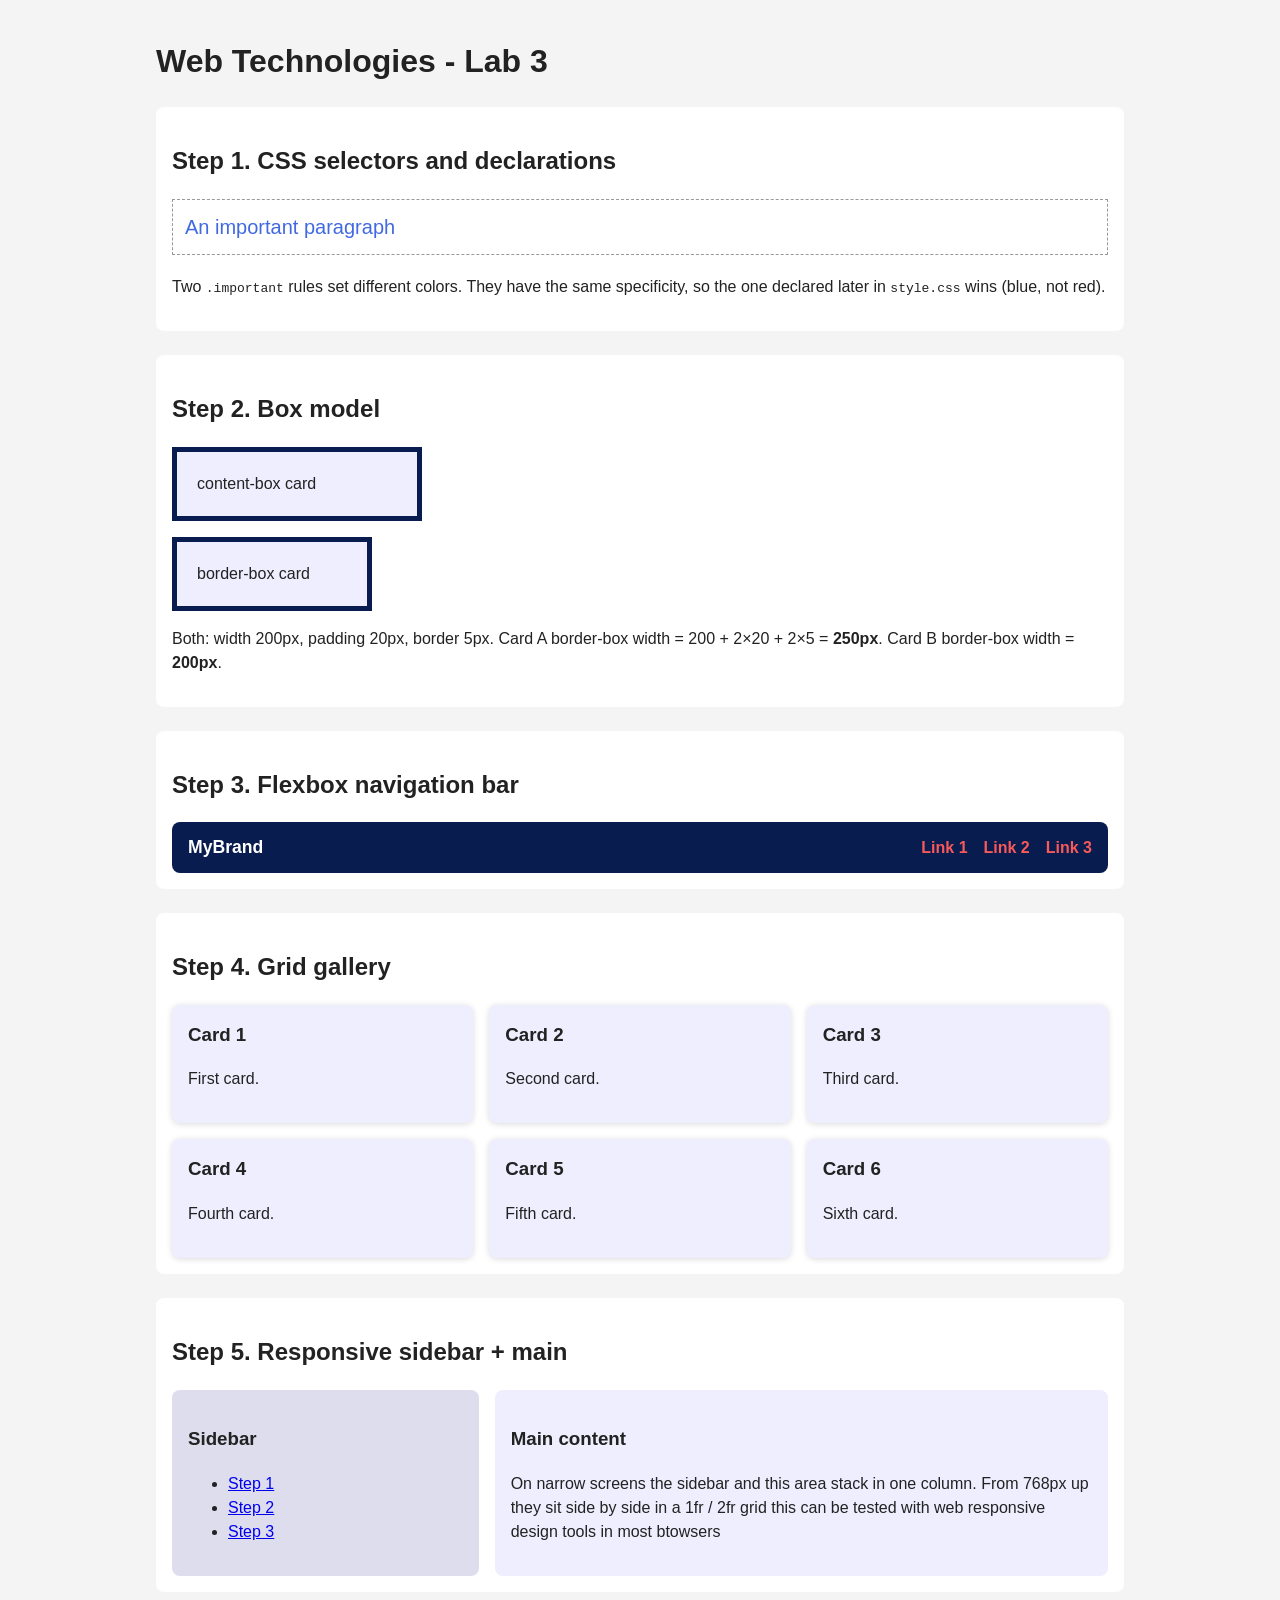
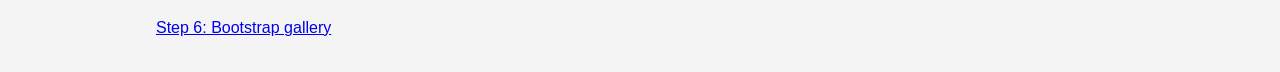
==== project-lab3/project-lab/index.html @ 470fef7e "new changes" ====
<!DOCTYPE html>
<html lang="en">
<head>
    <meta charset="UTF-8">
    <meta name="viewport" content="width=device-width, initial-scale=1.0">
    <title>Lab 3 - CSS</title>
    <link rel="stylesheet" href="css/style.css">
</head>
<body>
    <main>
        <h1>Web Technologies - Lab 3</h1>

        <section id="step1">
            <h2>Step 1. CSS selectors and declarations</h2>
            <p class="important">An important paragraph</p>
            <p>
                Two <code>.important</code> rules set different colors. They have the same
                specificity, so the one declared later in <code>style.css</code> wins
                (blue, not red).
            </p>
        </section>

        <section id="step2">
            <h2>Step 2. Box model</h2>
            <div class="card-a">content-box card</div>
            <div class="card-b">border-box card</div>
            <p>
                Both: width 200px, padding 20px, border 5px.
                Card A border-box width = 200 + 2&times;20 + 2&times;5 = <strong>250px</strong>.
                Card B border-box width = <strong>200px</strong>.
            </p>
        </section>

        <section id="step3">
            <h2>Step 3. Flexbox navigation bar</h2>
            <nav aria-label="Example navigation">
                <span class="brand">MyBrand</span>
                <div class="nav-links">
                    <a href="#step1">Link 1</a>
                    <a href="#step2">Link 2</a>
                    <a href="#step3">Link 3</a>
                </div>
            </nav>
        </section>

        <section id="step4">
            <h2>Step 4. Grid gallery</h2>
            <div class="gallery">
                <article class="card"><h3>Card 1</h3><p>First card.</p></article>
                <article class="card"><h3>Card 2</h3><p>Second card.</p></article>
                <article class="card"><h3>Card 3</h3><p>Third card.</p></article>
                <article class="card"><h3>Card 4</h3><p>Fourth card.</p></article>
                <article class="card"><h3>Card 5</h3><p>Fifth card.</p></article>
                <article class="card"><h3>Card 6</h3><p>Sixth card.</p></article>
            </div>
        </section>

        <section id="step5">
            <h2>Step 5. Responsive sidebar + main</h2>
            <div class="layout">
                <aside class="sidebar">
                    <h3>Sidebar</h3>
                    <ul>
                        <li><a href="#step1">Step 1</a></li>
                        <li><a href="#step2">Step 2</a></li>
                        <li><a href="#step3">Step 3</a></li>
                    </ul>
                </aside>
                <div class="content">
                    <h3>Main content</h3>
                    <p>
                        On narrow screens the sidebar and this area stack in one column.
                        From 768px up they sit side by side in a 1fr / 2fr grid this can be tested with web responsive design tools in most btowsers
                    </p>
                </div>
            </div>
        </section>

        <p><a href="bootstrap-gallery.html">Step 6: Bootstrap gallery</a></p>
    </main>
</body>
</html>
---- project-lab3/project-lab/css/style.css ----
/* ---------- Base (mobile-first) ---------- */
*,
*::before,
*::after {
    box-sizing: border-box;
}

body {
    margin: 0;
    font-family: Arial, sans-serif;
    line-height: 1.5;
    color: #222;
    background: #f4f4f4;
}

main {
    max-width: 1000px;
    margin: 0 auto;
    padding: 1rem;
}

section {
    background: white;
    margin-bottom: 1.5rem;
    padding: 1rem;
    border-radius: 8px;
}

a:focus-visible,
button:focus-visible {
    outline: 3px solid #f95959;
    outline-offset: 2px;
}

.important {
    color: red;
    font-size: 1.25rem;
    padding: 0.75rem;
    border: 1px dashed #999;
}

.important {
    color: royalblue;
}

.card-a,
.card-b {
    width: 200px;
    padding: 20px;
    border: 5px solid #081c4f;
    background: #eef;
    margin-bottom: 1rem;
}

.card-a { box-sizing: content-box; }


.card-b { box-sizing: border-box; }


nav {
    display: flex;
    justify-content: space-between;
    align-items: center;
    gap: 1rem;
    background: #081c4f;
    padding: 0.75rem 1rem;
    border-radius: 8px;
}

.brand {
    color: white;
    font-weight: bold;
    font-size: 1.1rem;
}

.nav-links {
    display: flex;
    gap: 1rem;
}

.nav-links a {
    color: #f95959;
    font-weight: bold;
    text-decoration: none;
}

.nav-links a:hover {
    text-decoration: underline;
}

.gallery {
    display: grid;
    grid-template-columns: repeat(auto-fit, minmax(min(100%, 240px), 1fr));
    gap: 1rem;
}

.gallery .card {
    background: #eef;
    padding: 1rem;
    border-radius: 8px;
    box-shadow: 0 1px 6px rgba(0, 0, 0, 0.15);
}

.gallery .card h3 {
    margin-top: 0;
}

.layout {
    display: grid;
    grid-template-columns: 1fr;
    gap: 1rem;
}

.sidebar,
.content {
    padding: 1rem;
    border-radius: 8px;
    overflow-wrap: anywhere;
}

.sidebar { background: #dde; }
.content { background: #eef; }

@media (min-width: 768px) {
    .layout { grid-template-columns: 1fr 2fr; }
}
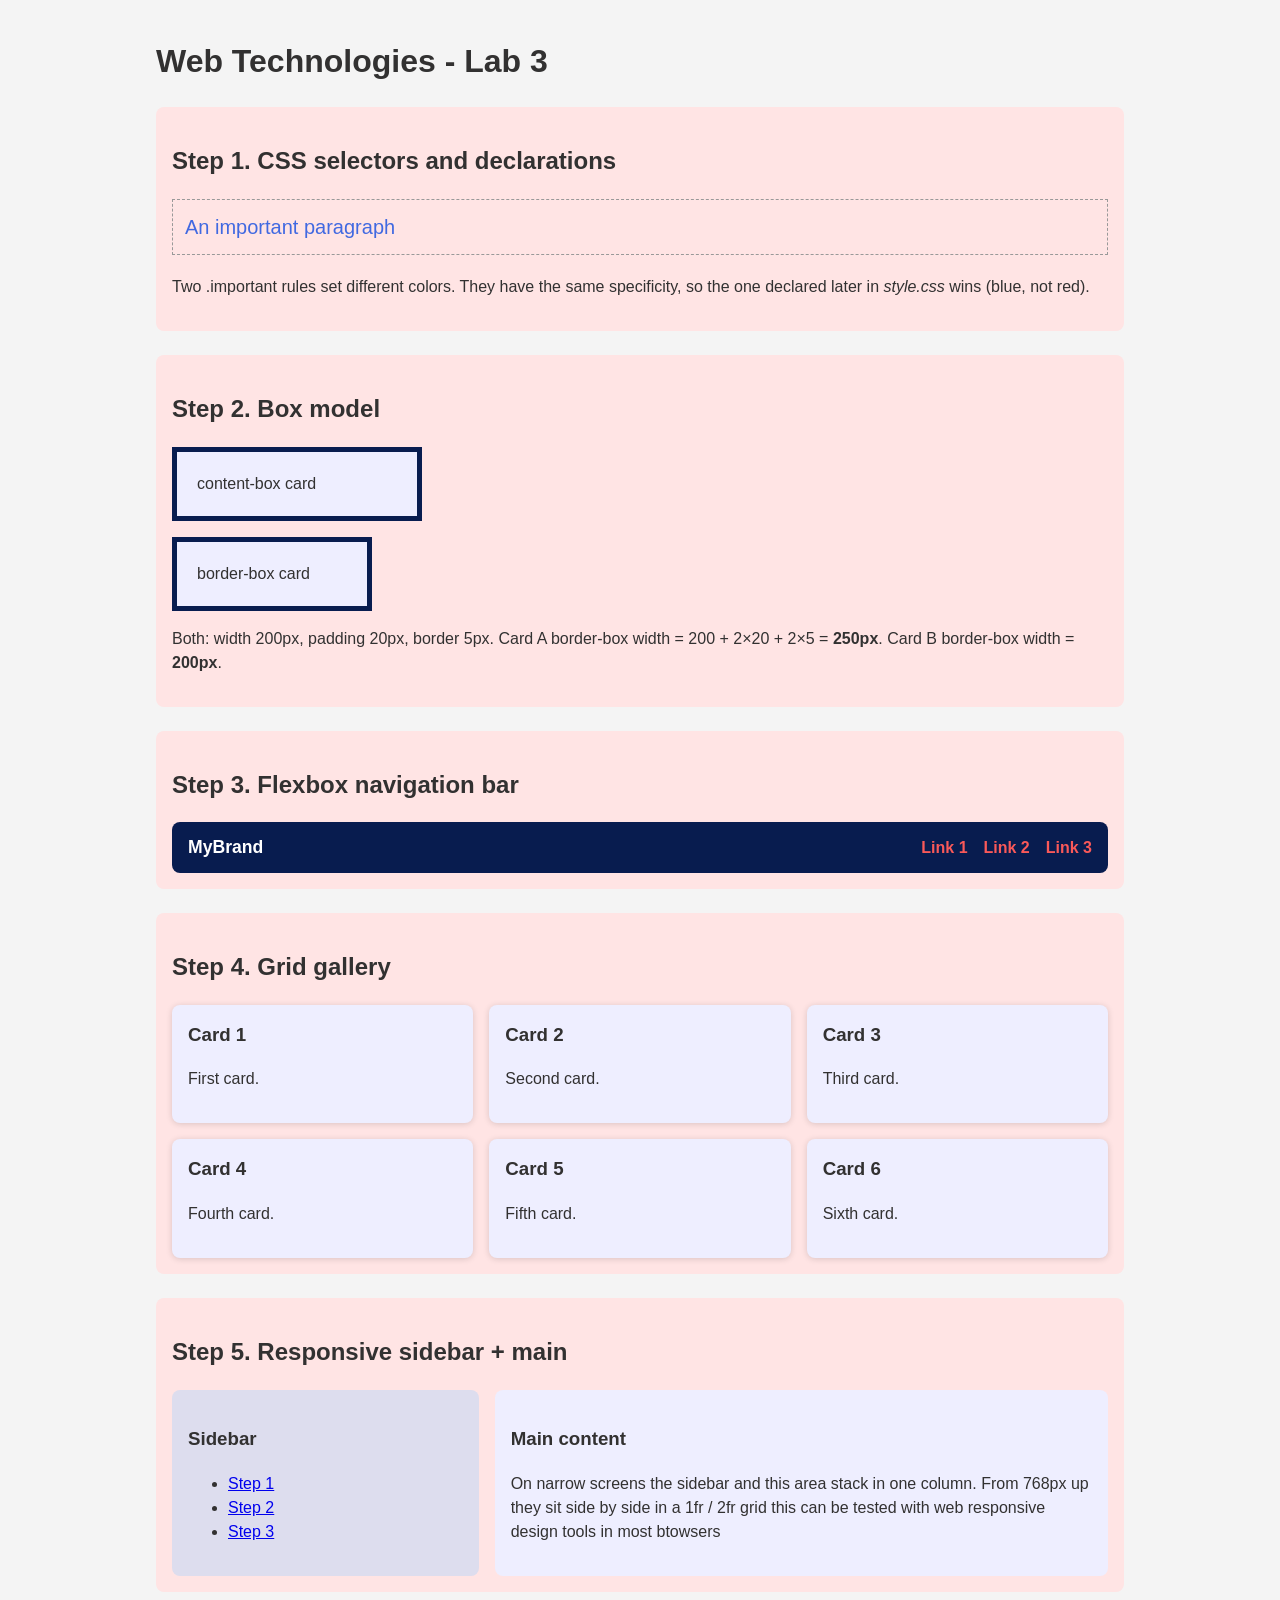
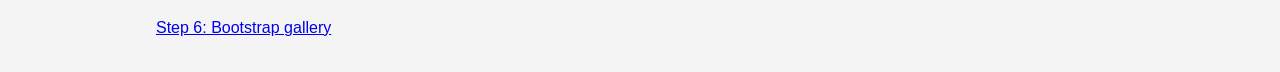
==== commit 5e9f57e9: "minor improvements" ====
--- a/project-lab3/project-lab/index.html
+++ b/project-lab3/project-lab/index.html
@@ -14,8 +14,8 @@
             <h2>Step 1. CSS selectors and declarations</h2>
             <p class="important">An important paragraph</p>
             <p>
-                Two <code>.important</code> rules set different colors. They have the same
-                specificity, so the one declared later in <code>style.css</code> wins
+                Two .important rules set different colors. They have the same
+                specificity, so the one declared later in <i>style.css</i> wins
                 (blue, not red).
             </p>
         </section>
--- a/project-lab3/project-lab/css/style.css
+++ b/project-lab3/project-lab/css/style.css
@@ -1,4 +1,4 @@
-/* ---------- Base (mobile-first) ---------- */
+
 *,
 *::before,
 *::after {
@@ -9,7 +9,7 @@
     margin: 0;
     font-family: Arial, sans-serif;
     line-height: 1.5;
-    color: #222;
+    color: #323131;
     background: #f4f4f4;
 }
 
@@ -20,7 +20,7 @@
 }
 
 section {
-    background: white;
+    background: rgb(255, 228, 228);
     margin-bottom: 1.5rem;
     padding: 1rem;
     border-radius: 8px;
